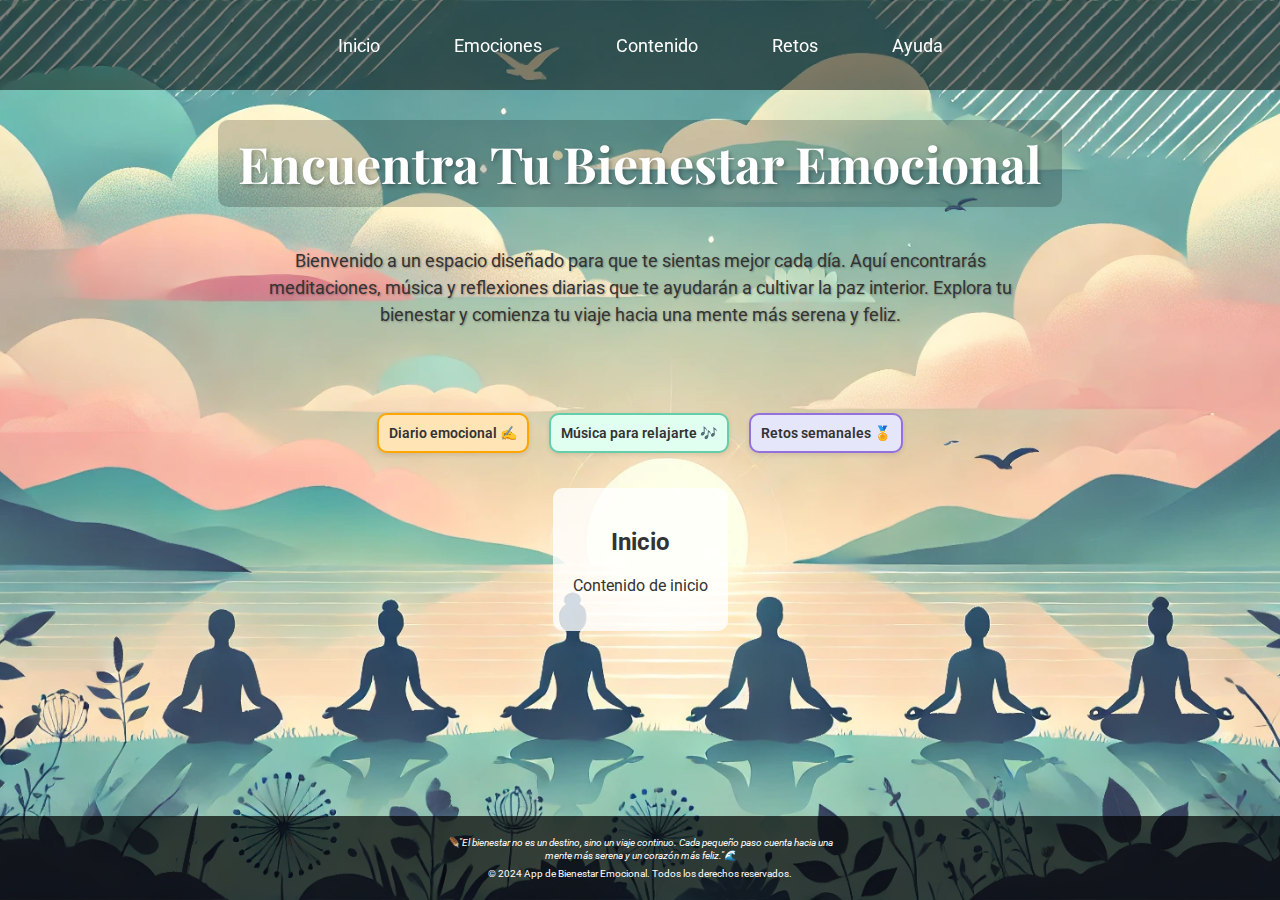
==== index.html @ ddaa69a8 "primer coomit" ====
<!DOCTYPE html>
<html lang="es">
<head>
    <meta charset="UTF-8">
    <meta name="viewport" content="width=device-width, initial-scale=1.0">
    <title>Bienestar Emocional</title>
    <link rel="stylesheet" href="styles.css">
    <link href="https://fonts.googleapis.com/css2?family=Playfair+Display:wght@700&family=Roboto:wght@400;600&display=swap" rel="stylesheet">
</head>
<body>
    <header>
        <nav>
            <ul id="menu">
                <li><a href="#inicio" data-section="inicio">Inicio</a></li>
                <li><a href="emociones.html">Emociones</a></li>
                <li><a href="#contenido" data-section="contenido">Contenido</a></li>
                <li><a href="#retos" data-section="retos">Retos</a></li>
                <li><a href="#ayuda" data-section="ayuda">Ayuda</a></li>
            </ul>
        </nav>
    </header>
    <main>
        <h1>Encuentra Tu Bienestar Emocional</h1>
        <p class="intro-text">Bienvenido a un espacio diseñado para que te sientas mejor cada día. Aquí encontrarás meditaciones, música y reflexiones diarias que te ayudarán a cultivar la paz interior. Explora tu bienestar y comienza tu viaje hacia una mente más serena y feliz.</p>
        
        <div class="quick-access">
            <div class="card" data-tooltip="Aquí podrás escribir cómo te sientes y registrar tus emociones diariamente.">
                <h3>Diario emocional ✍️</h3>
            </div>
            <div class="card" data-tooltip="Descubre una selección de música relajante y meditaciones para ayudarte a calmar tu mente.">
                <h3>Música para relajarte 🎶</h3>
            </div>
            <div class="card" data-tooltip="Participa en nuestros retos semanales de bienestar para mejorar tu salud emocional.">
                <h3>Retos semanales 🏅</h3>
            </div>
        </div>

        <div id="content">
            <!-- El contenido se cargará dinámicamente aquí -->
        </div>
    </main>
    <footer>
        <p class="quote">🪶"El bienestar no es un destino, sino un viaje continuo. Cada pequeño paso cuenta hacia una mente más serena y un corazón más feliz."🌊</p>
        <p>&copy; 2024 App de Bienestar Emocional. Todos los derechos reservados.</p>
    </footer>
    <script src="script.js"></script>
</body>
</html>
---- styles.css ----
body {
    margin: 0;
    padding: 0;
    font-family: 'Roboto', sans-serif;
    background-image: url('imagenes/fondo_pg2.webp');
    background-size: cover;
    background-position: center;
    background-attachment: fixed;
    color: white;
    display: flex;
    flex-direction: column;
    min-height: 100vh;
}

header {
    background-color: rgba(0, 0, 0, 0.5);
    padding: 20px 0;
    position: fixed;
    width: 100%;
    top: 0;
    z-index: 1000;
}

h1 {
    font-family: 'Playfair Display', serif;
    font-size: 50px;
    color: white;
    text-align: center;
    margin: 0 0 40px 0;
    text-shadow: 2px 2px 4px rgba(0, 0, 0, 0.3);
    background-color: rgba(0, 0, 0, 0.2);
    padding: 10px 20px;
    border-radius: 10px;
    display: inline-block;
}

nav ul {
    list-style-type: none;
    padding: 0;
    display: flex;
    justify-content: center;
    margin: 0;
    align-items: center;
    height: 50px;
}

nav ul li {
    margin: 0 25px;
}

nav ul li a {
    font-family: 'Roboto', sans-serif;
    font-size: 18px;
    color: white;
    text-decoration: none;
    transition: color 0.3s ease, background-color 0.3s ease;
    padding: 8px 12px;
    border-radius: 5px;
}

nav ul li a:hover {
    color: #4169E1;
    background-color: rgba(255, 255, 255, 0.1);
}

main {
    padding-top: 120px;
    text-align: center;
    flex-grow: 1;
    display: flex;
    flex-direction: column;
    align-items: center;
}

.intro-text {
    font-size: 18px;
    line-height: 1.5;
    max-width: 800px;
    margin: 0 auto 50px;
    padding: 0 20px;
    text-shadow: 1px 1px 2px rgba(0,0,0,0.3);
    color: #333333;
}

.highlight {
    font-weight: 600;
    color: #1a1a1a;
}

.quick-access {
    display: flex;
    justify-content: center;
    gap: 20px;
    margin: 35px 0;
    width: 100%;
    flex-wrap: wrap;
}

.card {
    padding: 10px;
    border-radius: 10px;
    width: auto;
    height: auto;
    cursor: pointer;
    transition: all 0.3s ease;
    position: relative;
    display: inline-block;
    box-shadow: 0 2px 5px rgba(0,0,0,0.1);
    overflow: visible;
}

.card h3 {
    color: #333;
    margin: 0;
    font-size: 14px;
    text-align: center;
    font-weight: 600;
    transition: all 0.3s ease;
    white-space: nowrap;
}

.card:hover {
    transform: scale(1.05);
    box-shadow: 0 5px 15px rgba(0,0,0,0.2);
}

.card::after {
    content: attr(data-tooltip);
    position: absolute;
    bottom: 100%;
    left: 50%;
    transform: translateX(-50%);
    background-color: rgba(0, 0, 0, 0.8);
    color: white;
    padding: 8px;
    font-size: 12px;
    opacity: 0;
    transition: all 0.3s ease;
    pointer-events: none;
    width: 200px;
    border-radius: 5px;
    margin-bottom: 10px;
}

.card:hover::after {
    opacity: 1;
}

/* Estilos específicos para cada tarjeta */
.card:nth-child(1) {
    background-color: #FFE4B5;
    border: 2px solid #FFA500;
}

.card:nth-child(2) {
    background-color: #E0FFF0;
    border: 2px solid #66CDAA;
}

.card:nth-child(3) {
    background-color: #E6E6FA;
    border: 2px solid #9370DB;
}

/* Efectos hover para cada tarjeta */
.card:nth-child(1):hover {
    background-color: #FFD700;
}

.card:nth-child(2):hover {
    background-color: #98FB98;
}

.card:nth-child(3):hover {
    background-color: #DDA0DD;
}

#content {
    background-color: rgba(255, 255, 255, 0.8);
    padding: 20px;
    border-radius: 10px;
    max-width: 800px;
    margin: 0 auto;
    color: #333;
}

footer {
    background-color: rgba(0, 0, 0, 0.7);
    padding: 15px 0;
    text-align: center;
    margin-top: auto;
}

footer p {
    font-size: 10px;
    max-width: 400px;
    margin: 5px auto;
    color: white;
    line-height: 1.3;
}

.quote {
    font-style: italic;
}

.highlight {
    font-weight: 600;
    color: #4169E1;
}

.intro-text .highlight {
    color: #1a1a1a;
}
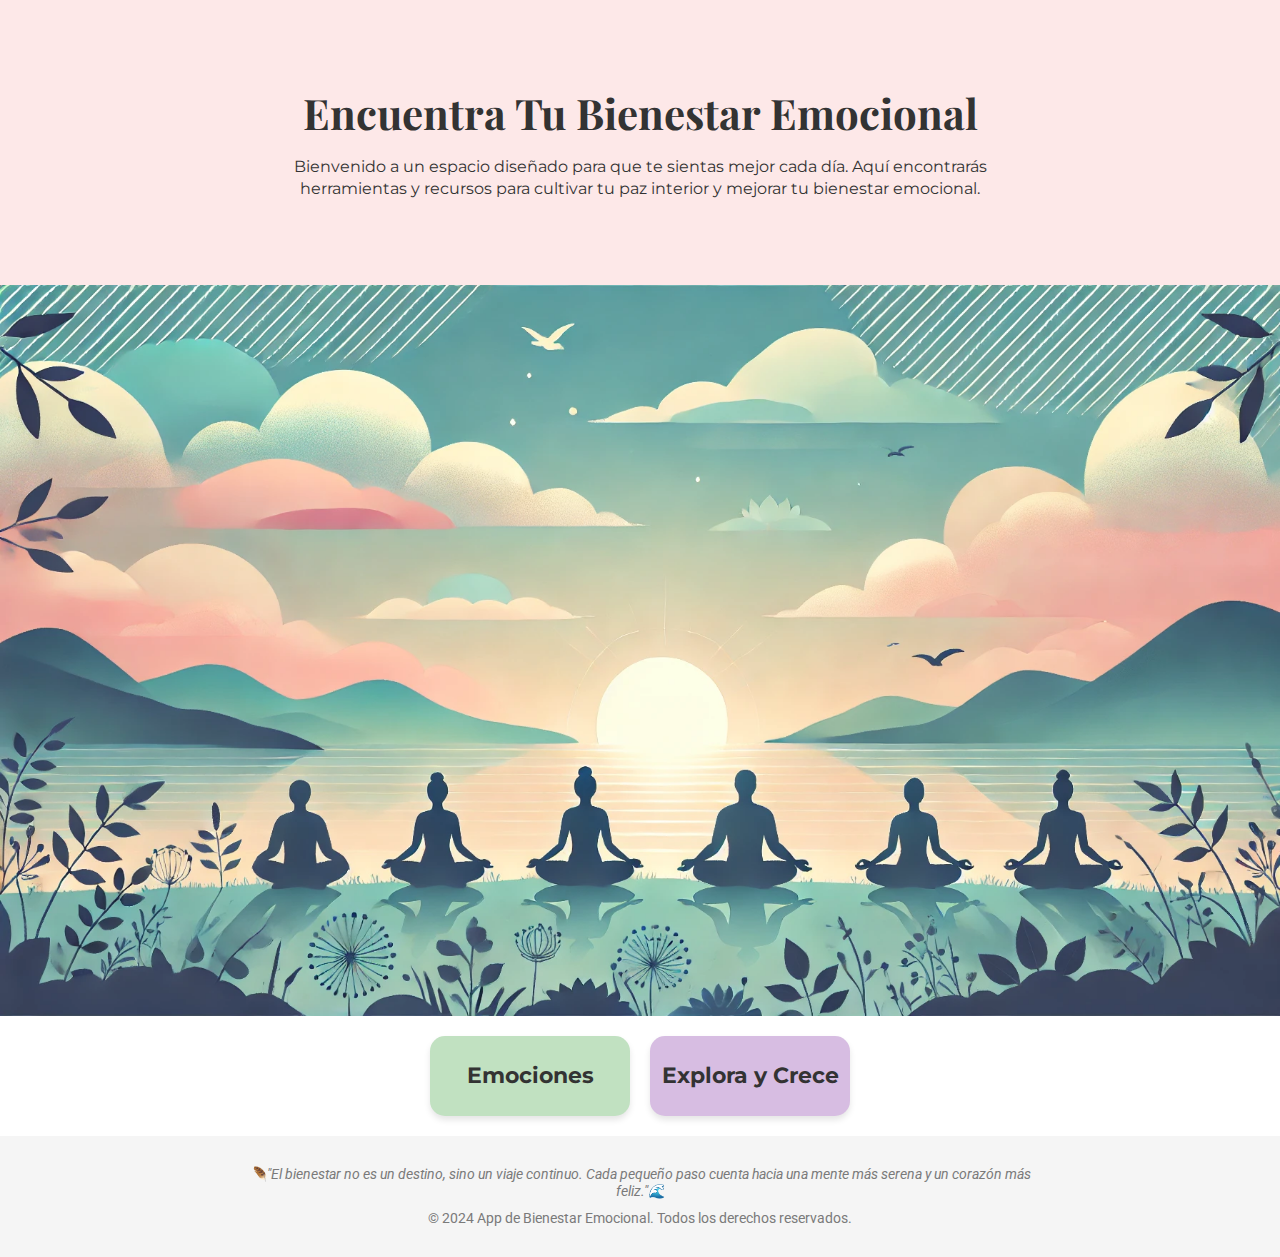
==== commit 19d13e1a: "se ñaden cambios al html" ====
--- a/index.html
+++ b/index.html
@@ -5,44 +5,27 @@
     <meta name="viewport" content="width=device-width, initial-scale=1.0">
     <title>Bienestar Emocional</title>
     <link rel="stylesheet" href="styles.css">
-    <link href="https://fonts.googleapis.com/css2?family=Playfair+Display:wght@700&family=Roboto:wght@400;600&display=swap" rel="stylesheet">
+    <link href="https://fonts.googleapis.com/css2?family=Playfair+Display:wght@700&family=Roboto:wght@400;600&family=Montserrat:wght@400;600&display=swap" rel="stylesheet">
 </head>
 <body>
-    <header>
-        <nav>
-            <ul id="menu">
-                <li><a href="#inicio" data-section="inicio">Inicio</a></li>
-                <li><a href="emociones.html">Emociones</a></li>
-                <li><a href="#contenido" data-section="contenido">Contenido</a></li>
-                <li><a href="#retos" data-section="retos">Retos</a></li>
-                <li><a href="#ayuda" data-section="ayuda">Ayuda</a></li>
-            </ul>
-        </nav>
-    </header>
     <main>
-        <h1>Encuentra Tu Bienestar Emocional</h1>
-        <p class="intro-text">Bienvenido a un espacio diseñado para que te sientas mejor cada día. Aquí encontrarás meditaciones, música y reflexiones diarias que te ayudarán a cultivar la paz interior. Explora tu bienestar y comienza tu viaje hacia una mente más serena y feliz.</p>
+        <section class="welcome-section">
+            <h1>Encuentra Tu Bienestar Emocional</h1>
+            <p class="intro-text">Bienvenido a un espacio diseñado para que te sientas mejor cada día. Aquí encontrarás herramientas y recursos para cultivar tu paz interior y mejorar tu bienestar emocional.</p>
+        </section>
         
-        <div class="quick-access">
-            <div class="card" data-tooltip="Aquí podrás escribir cómo te sientes y registrar tus emociones diariamente.">
-                <h3>Diario emocional ✍️</h3>
-            </div>
-            <div class="card" data-tooltip="Descubre una selección de música relajante y meditaciones para ayudarte a calmar tu mente.">
-                <h3>Música para relajarte 🎶</h3>
-            </div>
-            <div class="card" data-tooltip="Participa en nuestros retos semanales de bienestar para mejorar tu salud emocional.">
-                <h3>Retos semanales 🏅</h3>
-            </div>
-        </div>
+        <section class="main-image-section">
+            <img src="imagenes/fondo_pg2.webp" alt="Ilustración de bienestar emocional" class="main-image">
+        </section>
 
-        <div id="content">
-            <!-- El contenido se cargará dinámicamente aquí -->
-        </div>
+        <section class="menu-buttons">
+            <a href="emociones.html" class="menu-button emociones">Emociones</a>
+            <a href="#" class="menu-button explora">Explora y Crece</a>
+        </section>
     </main>
     <footer>
         <p class="quote">🪶"El bienestar no es un destino, sino un viaje continuo. Cada pequeño paso cuenta hacia una mente más serena y un corazón más feliz."🌊</p>
         <p>&copy; 2024 App de Bienestar Emocional. Todos los derechos reservados.</p>
     </footer>
-    <script src="script.js"></script>
 </body>
 </html>
--- a/styles.css
+++ b/styles.css
@@ -1,12 +1,9 @@
+/* Estilos generales */
 body {
     margin: 0;
     padding: 0;
     font-family: 'Roboto', sans-serif;
-    background-image: url('imagenes/fondo_pg2.webp');
-    background-size: cover;
-    background-position: center;
-    background-attachment: fixed;
-    color: white;
+    color: #333;
     display: flex;
     flex-direction: column;
     min-height: 100vh;
@@ -23,15 +20,9 @@
 
 h1 {
     font-family: 'Playfair Display', serif;
-    font-size: 50px;
-    color: white;
-    text-align: center;
-    margin: 0 0 40px 0;
-    text-shadow: 2px 2px 4px rgba(0, 0, 0, 0.3);
-    background-color: rgba(0, 0, 0, 0.2);
-    padding: 10px 20px;
-    border-radius: 10px;
-    display: inline-block;
+    font-size: 42px;
+    color: #333;
+    margin: 0 0 15px 0;
 }
 
 nav ul {
@@ -64,36 +55,158 @@
 }
 
 main {
-    padding-top: 120px;
+    flex-grow: 1;
+    display: flex;
+    flex-direction: column;
+}
+
+/* Sección de bienvenida */
+.welcome-section {
+    background-color: #FDE8E8;
+    padding: 30px 20px;
     text-align: center;
-    flex-grow: 1;
+    min-height: 25vh;
     display: flex;
     flex-direction: column;
+    justify-content: center;
+}
+
+.intro-text {
+    font-family: 'Montserrat', sans-serif;
+    font-size: 16px;
+    line-height: 1.4;
+    max-width: 800px;
+    margin: 0 auto;
+}
+
+/* Sección de imagen principal */
+.main-image-section {
+    min-height: 60vh;
+    max-height: none;
+    overflow: visible;
+    display: flex;
+    justify-content: center;
     align-items: center;
-}
-
-.intro-text {
-    font-size: 18px;
-    line-height: 1.5;
-    max-width: 800px;
-    margin: 0 auto 50px;
-    padding: 0 20px;
-    text-shadow: 1px 1px 2px rgba(0,0,0,0.3);
-    color: #333333;
-}
-
-.highlight {
-    font-weight: 600;
-    color: #1a1a1a;
-}
-
-.quick-access {
+    position: relative;
+}
+
+.main-image {
+    width: 100%;
+    height: auto;
+    object-fit: contain;
+    position: relative;
+    top: auto;
+    left: auto;
+}
+
+/* Botones del menú */
+.menu-buttons {
     display: flex;
     justify-content: center;
     gap: 20px;
-    margin: 35px 0;
-    width: 100%;
+    padding: 20px;
+    background-color: white;
     flex-wrap: wrap;
+}
+
+.menu-button {
+    display: inline-block;
+    width: 200px;
+    height: 80px;
+    line-height: 80px;
+    text-align: center;
+    text-decoration: none;
+    font-family: 'Montserrat', sans-serif;
+    font-size: 22px;
+    font-weight: 700;
+    color: #333;
+    border-radius: 15px;
+    transition: all 0.3s ease;
+    position: relative;
+    box-shadow: 0 4px 6px rgba(0,0,0,0.1);
+}
+
+.menu-button.emociones {
+    background-color: #C1E1C1;
+}
+
+.menu-button.explora {
+    background-color: #D7BDE2;
+}
+
+.menu-button:hover {
+    transform: scale(1.05) translateY(-5px);
+    box-shadow: 0 6px 12px rgba(0,0,0,0.15);
+}
+
+/* Nuevo estilo para el hover del botón Emociones */
+.menu-button.emociones:hover {
+    background-color: #9ED49E;
+}
+
+/* Estilo para el tooltip de Emociones */
+.menu-button.emociones::after {
+    content: "Registra y explora tus emociones diarias";
+    position: absolute;
+    top: 120%;
+    left: 50%;
+    transform: translateX(-50%);
+    background-color: white;
+    color: black;
+    padding: 8px;
+    border-radius: 4px;
+    font-size: 11px;
+    width: auto;
+    min-width: 150px;
+    max-width: 200px;
+    opacity: 0;
+    visibility: hidden;
+    transition: opacity 0.3s, visibility 0.3s;
+    z-index: 1000;
+    white-space: normal;
+    overflow: hidden;
+    text-overflow: ellipsis;
+    box-shadow: 0 2px 5px rgba(0,0,0,0.2);
+    line-height: 1.2;
+}
+
+.menu-button.emociones:hover::after {
+    opacity: 1;
+    visibility: visible;
+}
+
+.menu-button.explora:hover {
+    background-color: #C39BD3; /* Color más intenso */
+}
+
+.menu-button.explora::after {
+    content: "Descubre música relajante, meditaciones y retos de bienestar para tu salud emocional";
+    position: absolute;
+    top: 120%;
+    left: 50%;
+    transform: translateX(-50%);
+    background-color: white;
+    color: black;
+    padding: 8px;
+    border-radius: 4px;
+    font-size: 11px;
+    width: auto;
+    min-width: 150px;
+    max-width: 200px;
+    opacity: 0;
+    visibility: hidden;
+    transition: opacity 0.3s, visibility 0.3s;
+    z-index: 1000;
+    white-space: normal;
+    overflow: hidden;
+    text-overflow: ellipsis;
+    box-shadow: 0 2px 5px rgba(0,0,0,0.2);
+    line-height: 1.2;
+}
+
+.menu-button.explora:hover::after {
+    opacity: 1;
+    visibility: visible;
 }
 
 .card {
@@ -184,30 +297,87 @@
     color: #333;
 }
 
+/* Footer */
 footer {
-    background-color: rgba(0, 0, 0, 0.7);
-    padding: 15px 0;
+    background-color: #f5f5f5;
+    padding: 20px;
     text-align: center;
-    margin-top: auto;
 }
 
 footer p {
-    font-size: 10px;
-    max-width: 400px;
-    margin: 5px auto;
-    color: white;
-    line-height: 1.3;
+    font-size: 14px;
+    color: #7A7A7A;
+    line-height: 1.2;
+    max-width: 800px;
+    margin: 10px auto;
 }
 
 .quote {
     font-style: italic;
 }
 
-.highlight {
-    font-weight: 600;
-    color: #4169E1;
-}
-
-.intro-text .highlight {
-    color: #1a1a1a;
-}
+/* Media queries para responsividad */
+@media screen and (max-width: 768px) {
+    .welcome-section {
+        min-height: 20vh;
+    }
+
+    h1 {
+        font-size: 32px;
+    }
+
+    .intro-text {
+        font-size: 14px;
+    }
+
+    .main-image-section {
+        min-height: auto;
+    }
+
+    .menu-button {
+        width: 180px;
+        height: 70px;
+        line-height: 70px;
+        font-size: 20px;
+    }
+
+    .menu-button::after {
+        width: 200px;
+        font-size: 12px;
+    }
+}
+
+@media screen and (max-width: 480px) {
+    .welcome-section {
+        min-height: 15vh;
+        padding: 20px 15px;
+    }
+
+    h1 {
+        font-size: 24px;
+    }
+
+    .intro-text {
+        font-size: 12px;
+    }
+
+    .main-image-section {
+        min-height: auto;
+    }
+
+    .menu-button {
+        width: 160px;
+        height: 60px;
+        line-height: 60px;
+        font-size: 18px;
+    }
+
+    footer p {
+        font-size: 12px;
+    }
+
+    .menu-button::after {
+        width: 180px;
+        font-size: 11px;
+    }
+}
